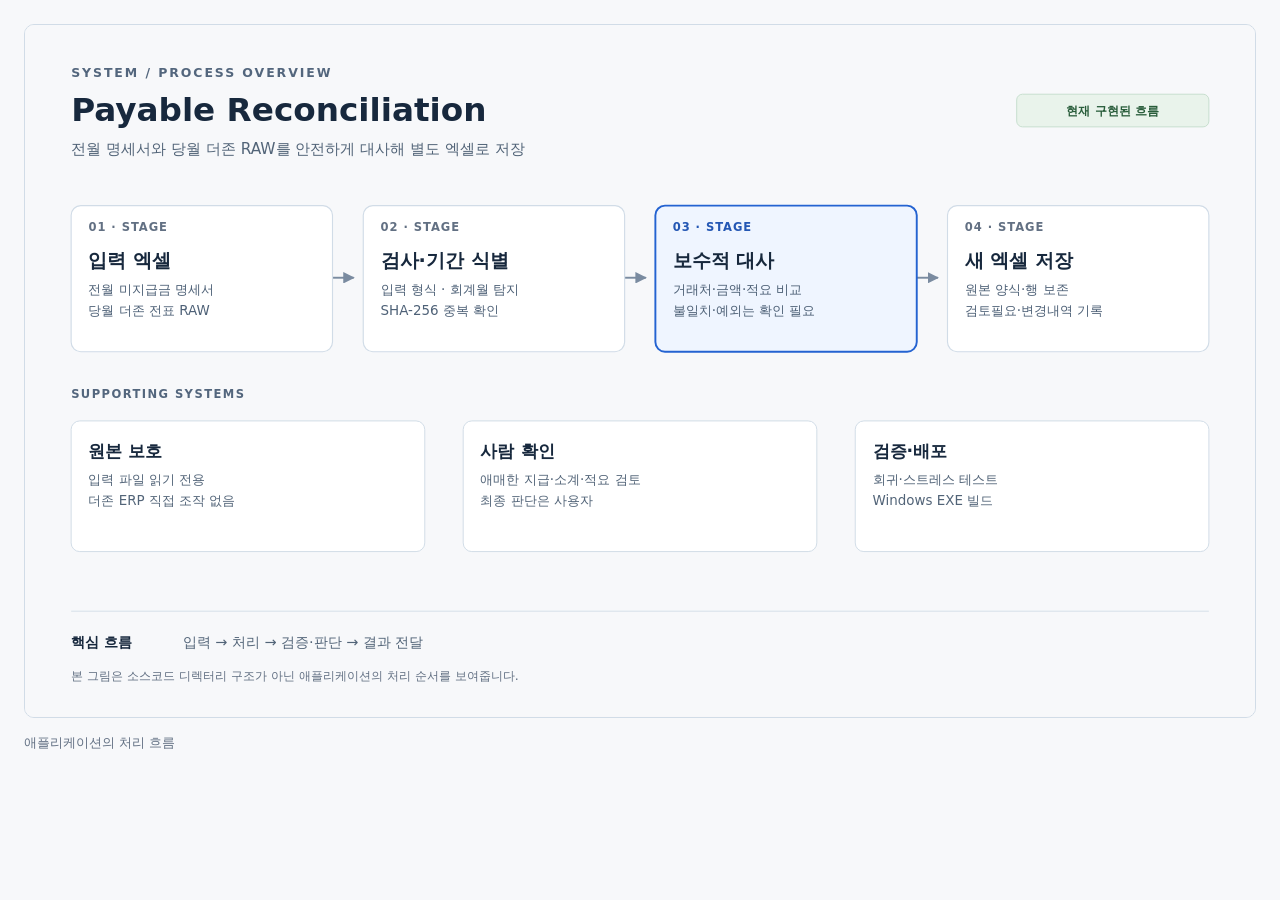
==== docs/payable-reconciliation-architecture.html @ c3b87b24 "docs: add system process diagram to README" ====
<!doctype html>
<html lang="ko"><head><meta charset="utf-8"><meta name="viewport" content="width=device-width, initial-scale=1"><title>Payable Reconciliation | System flow</title><style>html{background:#F7F8FA}body{margin:0;color:#17283D;font-family:system-ui,"Malgun Gothic",sans-serif}main{max-width:1280px;margin:0 auto;padding:24px}.diagram{overflow-x:auto;border:1px solid #D1DCE7;border-radius:10px;background:#F7F8FA}svg{display:block;width:100%;min-width:960px;height:auto}footer{font-size:13px;color:#627083;margin-top:16px}</style></head><body><main><div class="diagram"><svg xmlns="http://www.w3.org/2000/svg" viewBox="0 0 1280 720" width="1280" height="720" role="img" aria-labelledby="title desc"><title id="title">Payable Reconciliation 시스템 흐름</title><desc id="desc">전월 명세서와 당월 더존 RAW를 안전하게 대사해 별도 엑셀로 저장</desc><defs><marker id="arrow" viewBox="0 0 10 10" refX="9" refY="5" markerWidth="6" markerHeight="6" orient="auto"><path d="M0 0 L10 5 L0 10 Z" fill="#7A8BA0"/></marker></defs><rect width="1280" height="720" fill="#F7F8FA"/><g font-family="system-ui, 'Malgun Gothic', sans-serif"><text x="48" y="54" font-size="13" letter-spacing="2" font-weight="700" fill="#53667D">SYSTEM / PROCESS OVERVIEW</text><text x="48" y="100" font-size="34" font-weight="700" fill="#17283D">Payable Reconciliation</text><text x="48" y="134" font-size="16" fill="#526478">전월 명세서와 당월 더존 RAW를 안전하게 대사해 별도 엑셀로 저장</text><rect x="1032" y="72" width="200" height="34" rx="6" fill="#E9F3EB" stroke="#C6DECE"/><text x="1132" y="94" text-anchor="middle" font-size="13" font-weight="700" fill="#285C3A">현재 구현된 흐름</text><path d="M320 263 H342" stroke="#7A8BA0" stroke-width="2"  fill="none" marker-end="url(#arrow)"/><path d="M624 263 H646" stroke="#7A8BA0" stroke-width="2"  fill="none" marker-end="url(#arrow)"/><path d="M928 263 H950" stroke="#7A8BA0" stroke-width="2"  fill="none" marker-end="url(#arrow)"/><rect x="48" y="188" width="272" height="152" rx="10" fill="#FFFFFF" stroke="#D1DCE7" stroke-width="1.2" /><text x="66" y="214" fill="#627083" font-size="12" font-weight="700" letter-spacing="1">01  ·  STAGE</text><text x="66" y="252" fill="#17283D" font-size="20" font-weight="700">입력 엑셀</text><text x="66" y="280" fill="#4E6177" font-size="14">전월 미지급금 명세서</text><text x="66" y="302" fill="#4E6177" font-size="14">당월 더존 전표 RAW</text><rect x="352" y="188" width="272" height="152" rx="10" fill="#FFFFFF" stroke="#D1DCE7" stroke-width="1.2" /><text x="370" y="214" fill="#627083" font-size="12" font-weight="700" letter-spacing="1">02  ·  STAGE</text><text x="370" y="252" fill="#17283D" font-size="20" font-weight="700">검사·기간 식별</text><text x="370" y="280" fill="#4E6177" font-size="14">입력 형식 · 회계월 탐지</text><text x="370" y="302" fill="#4E6177" font-size="14">SHA-256 중복 확인</text><rect x="656" y="188" width="272" height="152" rx="10" fill="#EFF5FF" stroke="#2463D1" stroke-width="2" /><text x="674" y="214" fill="#2457B4" font-size="12" font-weight="700" letter-spacing="1">03  ·  STAGE</text><text x="674" y="252" fill="#17283D" font-size="20" font-weight="700">보수적 대사</text><text x="674" y="280" fill="#4E6177" font-size="14">거래처·금액·적요 비교</text><text x="674" y="302" fill="#4E6177" font-size="14">불일치·예외는 확인 필요</text><rect x="960" y="188" width="272" height="152" rx="10" fill="#FFFFFF" stroke="#D1DCE7" stroke-width="1.2" /><text x="978" y="214" fill="#627083" font-size="12" font-weight="700" letter-spacing="1">04  ·  STAGE</text><text x="978" y="252" fill="#17283D" font-size="20" font-weight="700">새 엑셀 저장</text><text x="978" y="280" fill="#4E6177" font-size="14">원본 양식·행 보존</text><text x="978" y="302" fill="#4E6177" font-size="14">검토필요·변경내역 기록</text><text x="48" y="388" font-size="12" font-weight="700" letter-spacing="1.5" fill="#53667D">SUPPORTING SYSTEMS</text><rect x="48" y="412" width="368" height="136" rx="9" fill="#FFFFFF" stroke="#D1DCE7"/><text x="66" y="450" fill="#17283D" font-size="18" font-weight="700">원본 보호</text><text x="66" y="478" fill="#526478" font-size="14">입력 파일 읽기 전용</text><text x="66" y="500" fill="#526478" font-size="14">더존 ERP 직접 조작 없음</text><rect x="456" y="412" width="368" height="136" rx="9" fill="#FFFFFF" stroke="#D1DCE7"/><text x="474" y="450" fill="#17283D" font-size="18" font-weight="700">사람 확인</text><text x="474" y="478" fill="#526478" font-size="14">애매한 지급·소계·적요 검토</text><text x="474" y="500" fill="#526478" font-size="14">최종 판단은 사용자</text><rect x="864" y="412" width="368" height="136" rx="9" fill="#FFFFFF" stroke="#D1DCE7"/><text x="882" y="450" fill="#17283D" font-size="18" font-weight="700">검증·배포</text><text x="882" y="478" fill="#526478" font-size="14">회귀·스트레스 테스트</text><text x="882" y="500" fill="#526478" font-size="14">Windows EXE 빌드</text><line x1="48" y1="610" x2="1232" y2="610" stroke="#D5DFE9"/><text x="48" y="647" font-size="15" font-weight="700" fill="#17283D">핵심 흐름</text><text x="164" y="647" font-size="15" fill="#526478">입력 → 처리 → 검증·판단 → 결과 전달</text><text x="48" y="682" font-size="13" fill="#627083">본 그림은 소스코드 디렉터리 구조가 아닌 애플리케이션의 처리 순서를 보여줍니다.</text></g></svg></div><footer>애플리케이션의 처리 흐름</footer></main></body></html>
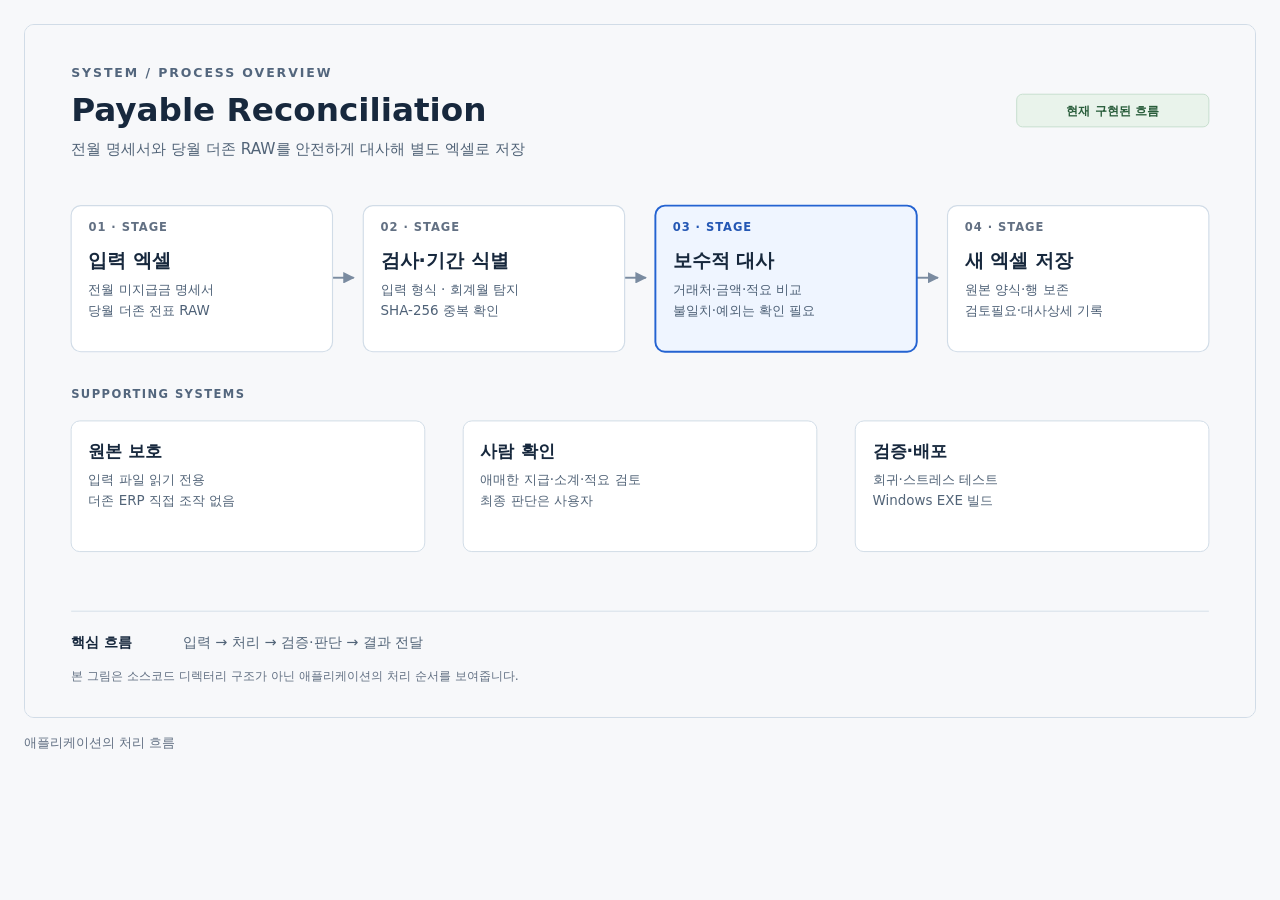
==== commit 0ce1615b: "export: statement first as '<YY.MM> 당월명세서'; companion sheets cut to 검토필요 + 대사상세 - 대사내역 is folded int" ====
--- a/docs/payable-reconciliation-architecture.html
+++ b/docs/payable-reconciliation-architecture.html
@@ -1,2 +1,2 @@
 <!doctype html>
-<html lang="ko"><head><meta charset="utf-8"><meta name="viewport" content="width=device-width, initial-scale=1"><title>Payable Reconciliation | System flow</title><style>html{background:#F7F8FA}body{margin:0;color:#17283D;font-family:system-ui,"Malgun Gothic",sans-serif}main{max-width:1280px;margin:0 auto;padding:24px}.diagram{overflow-x:auto;border:1px solid #D1DCE7;border-radius:10px;background:#F7F8FA}svg{display:block;width:100%;min-width:960px;height:auto}footer{font-size:13px;color:#627083;margin-top:16px}</style></head><body><main><div class="diagram"><svg xmlns="http://www.w3.org/2000/svg" viewBox="0 0 1280 720" width="1280" height="720" role="img" aria-labelledby="title desc"><title id="title">Payable Reconciliation 시스템 흐름</title><desc id="desc">전월 명세서와 당월 더존 RAW를 안전하게 대사해 별도 엑셀로 저장</desc><defs><marker id="arrow" viewBox="0 0 10 10" refX="9" refY="5" markerWidth="6" markerHeight="6" orient="auto"><path d="M0 0 L10 5 L0 10 Z" fill="#7A8BA0"/></marker></defs><rect width="1280" height="720" fill="#F7F8FA"/><g font-family="system-ui, 'Malgun Gothic', sans-serif"><text x="48" y="54" font-size="13" letter-spacing="2" font-weight="700" fill="#53667D">SYSTEM / PROCESS OVERVIEW</text><text x="48" y="100" font-size="34" font-weight="700" fill="#17283D">Payable Reconciliation</text><text x="48" y="134" font-size="16" fill="#526478">전월 명세서와 당월 더존 RAW를 안전하게 대사해 별도 엑셀로 저장</text><rect x="1032" y="72" width="200" height="34" rx="6" fill="#E9F3EB" stroke="#C6DECE"/><text x="1132" y="94" text-anchor="middle" font-size="13" font-weight="700" fill="#285C3A">현재 구현된 흐름</text><path d="M320 263 H342" stroke="#7A8BA0" stroke-width="2"  fill="none" marker-end="url(#arrow)"/><path d="M624 263 H646" stroke="#7A8BA0" stroke-width="2"  fill="none" marker-end="url(#arrow)"/><path d="M928 263 H950" stroke="#7A8BA0" stroke-width="2"  fill="none" marker-end="url(#arrow)"/><rect x="48" y="188" width="272" height="152" rx="10" fill="#FFFFFF" stroke="#D1DCE7" stroke-width="1.2" /><text x="66" y="214" fill="#627083" font-size="12" font-weight="700" letter-spacing="1">01  ·  STAGE</text><text x="66" y="252" fill="#17283D" font-size="20" font-weight="700">입력 엑셀</text><text x="66" y="280" fill="#4E6177" font-size="14">전월 미지급금 명세서</text><text x="66" y="302" fill="#4E6177" font-size="14">당월 더존 전표 RAW</text><rect x="352" y="188" width="272" height="152" rx="10" fill="#FFFFFF" stroke="#D1DCE7" stroke-width="1.2" /><text x="370" y="214" fill="#627083" font-size="12" font-weight="700" letter-spacing="1">02  ·  STAGE</text><text x="370" y="252" fill="#17283D" font-size="20" font-weight="700">검사·기간 식별</text><text x="370" y="280" fill="#4E6177" font-size="14">입력 형식 · 회계월 탐지</text><text x="370" y="302" fill="#4E6177" font-size="14">SHA-256 중복 확인</text><rect x="656" y="188" width="272" height="152" rx="10" fill="#EFF5FF" stroke="#2463D1" stroke-width="2" /><text x="674" y="214" fill="#2457B4" font-size="12" font-weight="700" letter-spacing="1">03  ·  STAGE</text><text x="674" y="252" fill="#17283D" font-size="20" font-weight="700">보수적 대사</text><text x="674" y="280" fill="#4E6177" font-size="14">거래처·금액·적요 비교</text><text x="674" y="302" fill="#4E6177" font-size="14">불일치·예외는 확인 필요</text><rect x="960" y="188" width="272" height="152" rx="10" fill="#FFFFFF" stroke="#D1DCE7" stroke-width="1.2" /><text x="978" y="214" fill="#627083" font-size="12" font-weight="700" letter-spacing="1">04  ·  STAGE</text><text x="978" y="252" fill="#17283D" font-size="20" font-weight="700">새 엑셀 저장</text><text x="978" y="280" fill="#4E6177" font-size="14">원본 양식·행 보존</text><text x="978" y="302" fill="#4E6177" font-size="14">검토필요·변경내역 기록</text><text x="48" y="388" font-size="12" font-weight="700" letter-spacing="1.5" fill="#53667D">SUPPORTING SYSTEMS</text><rect x="48" y="412" width="368" height="136" rx="9" fill="#FFFFFF" stroke="#D1DCE7"/><text x="66" y="450" fill="#17283D" font-size="18" font-weight="700">원본 보호</text><text x="66" y="478" fill="#526478" font-size="14">입력 파일 읽기 전용</text><text x="66" y="500" fill="#526478" font-size="14">더존 ERP 직접 조작 없음</text><rect x="456" y="412" width="368" height="136" rx="9" fill="#FFFFFF" stroke="#D1DCE7"/><text x="474" y="450" fill="#17283D" font-size="18" font-weight="700">사람 확인</text><text x="474" y="478" fill="#526478" font-size="14">애매한 지급·소계·적요 검토</text><text x="474" y="500" fill="#526478" font-size="14">최종 판단은 사용자</text><rect x="864" y="412" width="368" height="136" rx="9" fill="#FFFFFF" stroke="#D1DCE7"/><text x="882" y="450" fill="#17283D" font-size="18" font-weight="700">검증·배포</text><text x="882" y="478" fill="#526478" font-size="14">회귀·스트레스 테스트</text><text x="882" y="500" fill="#526478" font-size="14">Windows EXE 빌드</text><line x1="48" y1="610" x2="1232" y2="610" stroke="#D5DFE9"/><text x="48" y="647" font-size="15" font-weight="700" fill="#17283D">핵심 흐름</text><text x="164" y="647" font-size="15" fill="#526478">입력 → 처리 → 검증·판단 → 결과 전달</text><text x="48" y="682" font-size="13" fill="#627083">본 그림은 소스코드 디렉터리 구조가 아닌 애플리케이션의 처리 순서를 보여줍니다.</text></g></svg></div><footer>애플리케이션의 처리 흐름</footer></main></body></html>+<html lang="ko"><head><meta charset="utf-8"><meta name="viewport" content="width=device-width, initial-scale=1"><title>Payable Reconciliation | System flow</title><style>html{background:#F7F8FA}body{margin:0;color:#17283D;font-family:system-ui,"Malgun Gothic",sans-serif}main{max-width:1280px;margin:0 auto;padding:24px}.diagram{overflow-x:auto;border:1px solid #D1DCE7;border-radius:10px;background:#F7F8FA}svg{display:block;width:100%;min-width:960px;height:auto}footer{font-size:13px;color:#627083;margin-top:16px}</style></head><body><main><div class="diagram"><svg xmlns="http://www.w3.org/2000/svg" viewBox="0 0 1280 720" width="1280" height="720" role="img" aria-labelledby="title desc"><title id="title">Payable Reconciliation 시스템 흐름</title><desc id="desc">전월 명세서와 당월 더존 RAW를 안전하게 대사해 별도 엑셀로 저장</desc><defs><marker id="arrow" viewBox="0 0 10 10" refX="9" refY="5" markerWidth="6" markerHeight="6" orient="auto"><path d="M0 0 L10 5 L0 10 Z" fill="#7A8BA0"/></marker></defs><rect width="1280" height="720" fill="#F7F8FA"/><g font-family="system-ui, 'Malgun Gothic', sans-serif"><text x="48" y="54" font-size="13" letter-spacing="2" font-weight="700" fill="#53667D">SYSTEM / PROCESS OVERVIEW</text><text x="48" y="100" font-size="34" font-weight="700" fill="#17283D">Payable Reconciliation</text><text x="48" y="134" font-size="16" fill="#526478">전월 명세서와 당월 더존 RAW를 안전하게 대사해 별도 엑셀로 저장</text><rect x="1032" y="72" width="200" height="34" rx="6" fill="#E9F3EB" stroke="#C6DECE"/><text x="1132" y="94" text-anchor="middle" font-size="13" font-weight="700" fill="#285C3A">현재 구현된 흐름</text><path d="M320 263 H342" stroke="#7A8BA0" stroke-width="2"  fill="none" marker-end="url(#arrow)"/><path d="M624 263 H646" stroke="#7A8BA0" stroke-width="2"  fill="none" marker-end="url(#arrow)"/><path d="M928 263 H950" stroke="#7A8BA0" stroke-width="2"  fill="none" marker-end="url(#arrow)"/><rect x="48" y="188" width="272" height="152" rx="10" fill="#FFFFFF" stroke="#D1DCE7" stroke-width="1.2" /><text x="66" y="214" fill="#627083" font-size="12" font-weight="700" letter-spacing="1">01  ·  STAGE</text><text x="66" y="252" fill="#17283D" font-size="20" font-weight="700">입력 엑셀</text><text x="66" y="280" fill="#4E6177" font-size="14">전월 미지급금 명세서</text><text x="66" y="302" fill="#4E6177" font-size="14">당월 더존 전표 RAW</text><rect x="352" y="188" width="272" height="152" rx="10" fill="#FFFFFF" stroke="#D1DCE7" stroke-width="1.2" /><text x="370" y="214" fill="#627083" font-size="12" font-weight="700" letter-spacing="1">02  ·  STAGE</text><text x="370" y="252" fill="#17283D" font-size="20" font-weight="700">검사·기간 식별</text><text x="370" y="280" fill="#4E6177" font-size="14">입력 형식 · 회계월 탐지</text><text x="370" y="302" fill="#4E6177" font-size="14">SHA-256 중복 확인</text><rect x="656" y="188" width="272" height="152" rx="10" fill="#EFF5FF" stroke="#2463D1" stroke-width="2" /><text x="674" y="214" fill="#2457B4" font-size="12" font-weight="700" letter-spacing="1">03  ·  STAGE</text><text x="674" y="252" fill="#17283D" font-size="20" font-weight="700">보수적 대사</text><text x="674" y="280" fill="#4E6177" font-size="14">거래처·금액·적요 비교</text><text x="674" y="302" fill="#4E6177" font-size="14">불일치·예외는 확인 필요</text><rect x="960" y="188" width="272" height="152" rx="10" fill="#FFFFFF" stroke="#D1DCE7" stroke-width="1.2" /><text x="978" y="214" fill="#627083" font-size="12" font-weight="700" letter-spacing="1">04  ·  STAGE</text><text x="978" y="252" fill="#17283D" font-size="20" font-weight="700">새 엑셀 저장</text><text x="978" y="280" fill="#4E6177" font-size="14">원본 양식·행 보존</text><text x="978" y="302" fill="#4E6177" font-size="14">검토필요·대사상세 기록</text><text x="48" y="388" font-size="12" font-weight="700" letter-spacing="1.5" fill="#53667D">SUPPORTING SYSTEMS</text><rect x="48" y="412" width="368" height="136" rx="9" fill="#FFFFFF" stroke="#D1DCE7"/><text x="66" y="450" fill="#17283D" font-size="18" font-weight="700">원본 보호</text><text x="66" y="478" fill="#526478" font-size="14">입력 파일 읽기 전용</text><text x="66" y="500" fill="#526478" font-size="14">더존 ERP 직접 조작 없음</text><rect x="456" y="412" width="368" height="136" rx="9" fill="#FFFFFF" stroke="#D1DCE7"/><text x="474" y="450" fill="#17283D" font-size="18" font-weight="700">사람 확인</text><text x="474" y="478" fill="#526478" font-size="14">애매한 지급·소계·적요 검토</text><text x="474" y="500" fill="#526478" font-size="14">최종 판단은 사용자</text><rect x="864" y="412" width="368" height="136" rx="9" fill="#FFFFFF" stroke="#D1DCE7"/><text x="882" y="450" fill="#17283D" font-size="18" font-weight="700">검증·배포</text><text x="882" y="478" fill="#526478" font-size="14">회귀·스트레스 테스트</text><text x="882" y="500" fill="#526478" font-size="14">Windows EXE 빌드</text><line x1="48" y1="610" x2="1232" y2="610" stroke="#D5DFE9"/><text x="48" y="647" font-size="15" font-weight="700" fill="#17283D">핵심 흐름</text><text x="164" y="647" font-size="15" fill="#526478">입력 → 처리 → 검증·판단 → 결과 전달</text><text x="48" y="682" font-size="13" fill="#627083">본 그림은 소스코드 디렉터리 구조가 아닌 애플리케이션의 처리 순서를 보여줍니다.</text></g></svg></div><footer>애플리케이션의 처리 흐름</footer></main></body></html>
